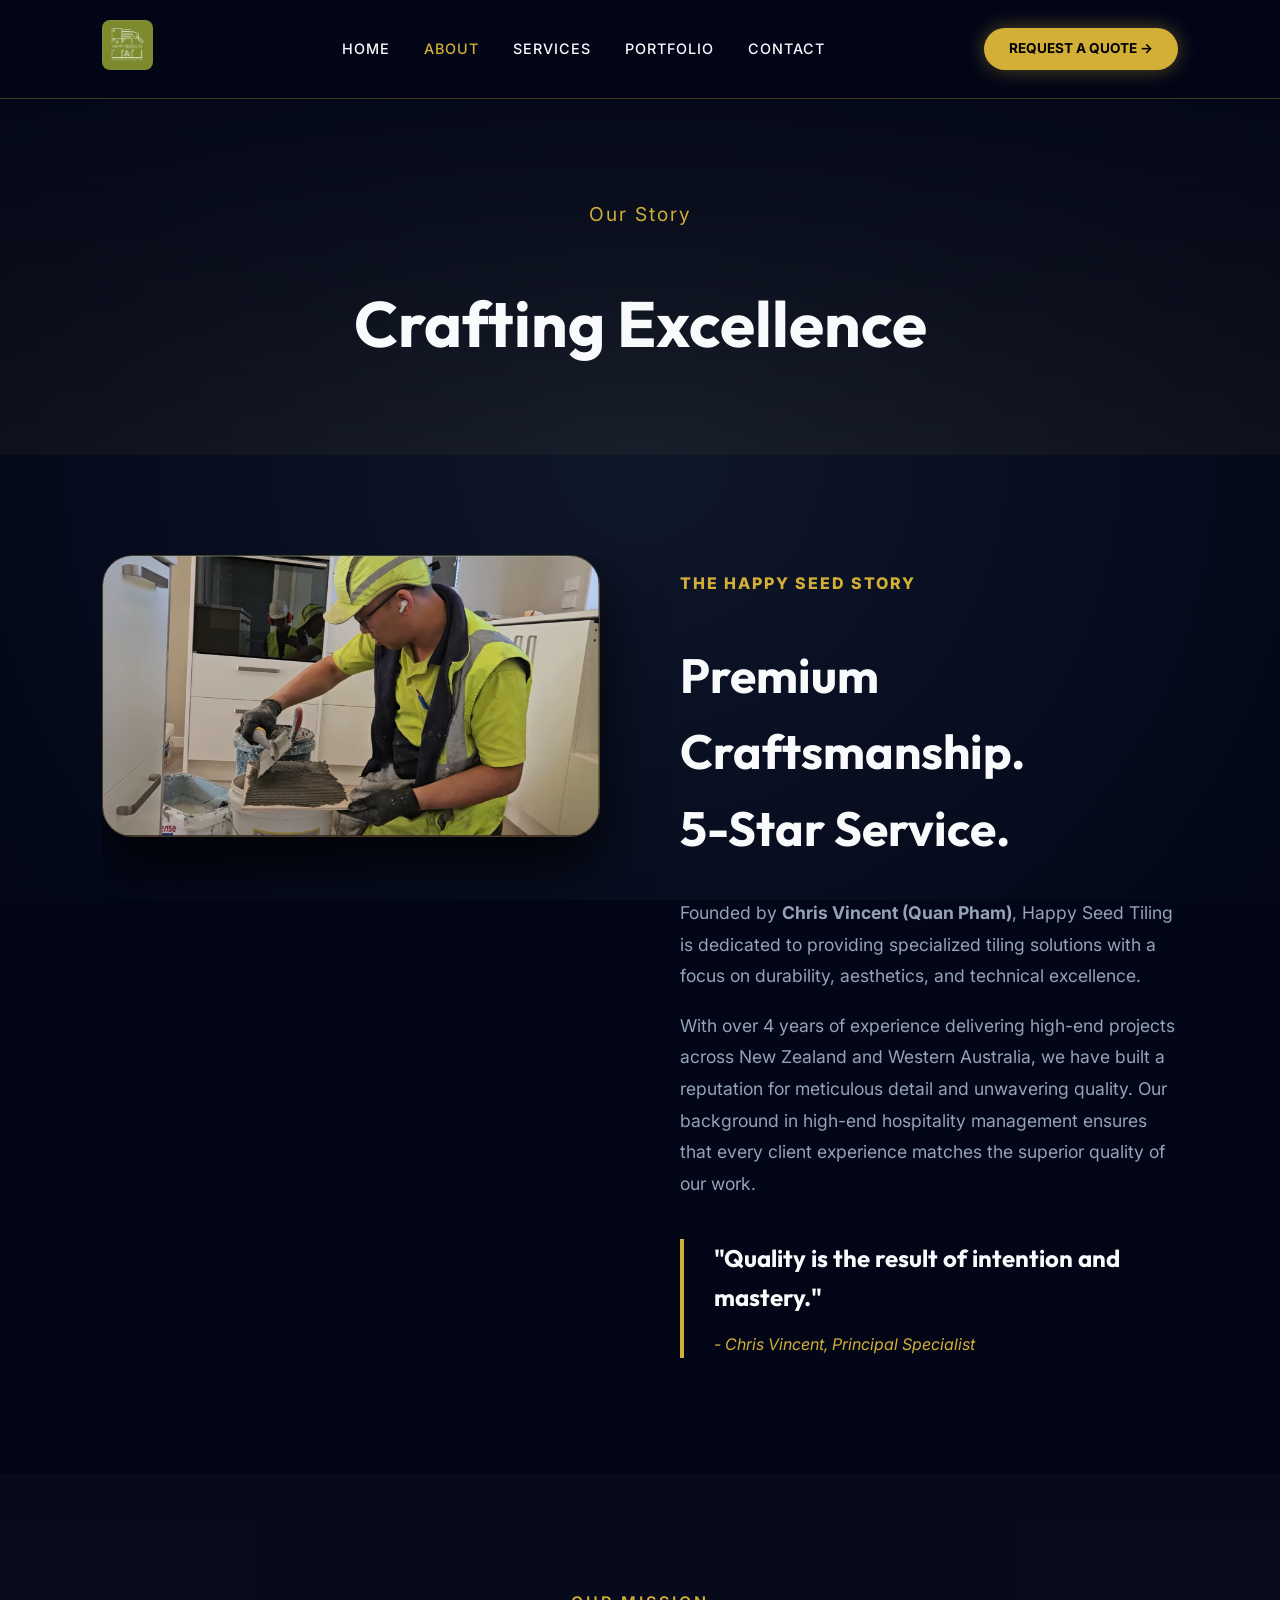
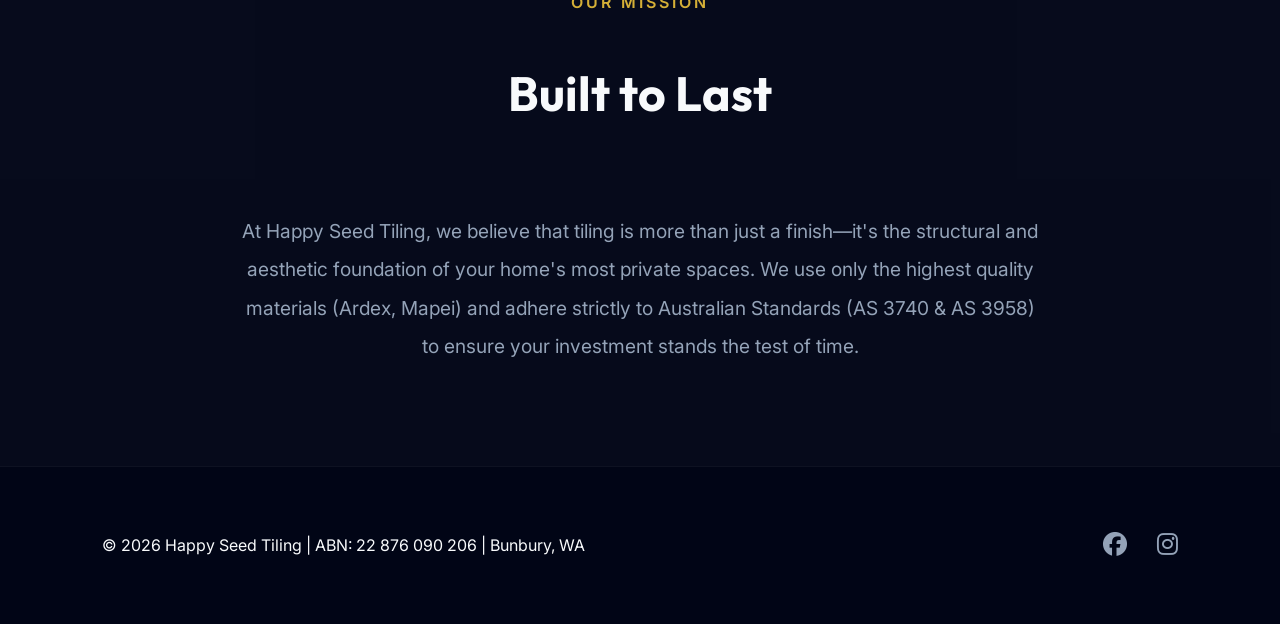
==== about.html @ 774dc7bf "Major Update: Multi-page website migration with persistent CTA and dedicated Portfolio page" ====
<!DOCTYPE html>
<html lang="en-AU">
<head>
    <meta charset="UTF-8">
    <meta name="viewport" content="width=device-width, initial-scale=1.0">
    <title>About Us | Happy Seed Tiling | Premium Tiling Specialist</title>
    <link rel="stylesheet" href="style.css">
    <link href="https://fonts.googleapis.com/css2?family=Outfit:wght@300;400;600;800&family=Inter:wght@300;400;500;600&display=swap" rel="stylesheet">
    <link rel="stylesheet" href="https://cdnjs.cloudflare.com/ajax/libs/font-awesome/6.4.0/css/all.min.css">
</head>
<body>
    <div class="stars-container"></div>

    <header>
        <div class="logo">
            <a href="index.html"><img src="assets/logo.jpg" alt="Happy Seed Tiling"></a>
        </div>
        <nav>
            <a href="index.html">Home</a>
            <a href="about.html" class="active">About</a>
            <a href="services.html">Services</a>
            <a href="portfolio.html">Portfolio</a>
            <a href="contact.html">Contact</a>
        </nav>
        <a href="contact.html" class="btn-cta">REQUEST A QUOTE &rarr;</a>
    </header>

    <div class="page-header">
        <p>Our Story</p>
        <h1>Crafting Excellence</h1>
    </div>

    <!-- Founder Section -->
    <section class="section-wrap">
        <div class="contact-container" style="border: none; background: none; padding: 0;">
            <div class="hero-img-wrap">
                <img src="assets/Hinhchandung.jpg" alt="Chris Vincent - Principal Specialist" style="border-radius: 30px; width: 100%;">
            </div>
            <div>
                <p style="color: var(--gold); text-transform: uppercase; letter-spacing: 2px; font-weight: 800; margin-bottom: 20px;">The Happy Seed Story</p>
                <h2 style="font-size: 3rem; margin-bottom: 30px;">Premium Craftsmanship. <br><span>5-Star Service.</span></h2>
                <p style="font-size: 1.1rem; line-height: 1.8; color: var(--text-dim);">
                    Founded by <strong>Chris Vincent (Quan Pham)</strong>, Happy Seed Tiling is dedicated to providing specialized tiling solutions with a focus on durability, aesthetics, and technical excellence. 
                </p>
                <p style="font-size: 1.1rem; line-height: 1.8; color: var(--text-dim);">
                    With over 4 years of experience delivering high-end projects across New Zealand and Western Australia, we have built a reputation for meticulous detail and unwavering quality. Our background in high-end hospitality management ensures that every client experience matches the superior quality of our work.
                </p>
                <div style="margin-top: 40px; border-left: 4px solid var(--gold); padding-left: 30px;">
                    <h4 style="font-size: 1.5rem; margin-bottom: 10px;">"Quality is the result of intention and mastery."</h4>
                    <p style="font-style: italic; color: var(--gold);">- Chris Vincent, Principal Specialist</p>
                </div>
            </div>
        </div>
    </section>

    <section class="section-wrap" style="background: rgba(255,255,255,0.02);">
        <div class="section-title">
            <p>Our Mission</p>
            <h2>Built to Last</h2>
        </div>
        <div style="max-width: 800px; margin: 0 auto; text-align: center; color: var(--text-dim); font-size: 1.2rem; line-height: 2;">
            At Happy Seed Tiling, we believe that tiling is more than just a finish—it's the structural and aesthetic foundation of your home's most private spaces. We use only the highest quality materials (Ardex, Mapei) and adhere strictly to Australian Standards (AS 3740 & AS 3958) to ensure your investment stands the test of time.
        </div>
    </section>

    <footer style="padding: 50px 8vw; border-top: 1px solid rgba(255,255,255,0.05); display: flex; justify-content: space-between; align-items: center; flex-wrap: wrap; gap: 20px;">
        <p>© 2026 Happy Seed Tiling | ABN: 22 876 090 206 | Bunbury, WA</p>
        <div style="display: flex; gap: 30px;">
            <a href="https://facebook.com/happyseedtiling" style="color: var(--text-dim); font-size: 1.5rem;"><i class="fab fa-facebook"></i></a>
            <a href="https://instagram.com/happyseedtiling" style="color: var(--text-dim); font-size: 1.5rem;"><i class="fab fa-instagram"></i></a>
        </div>
    </footer>
</body>
</html>
---- style.css ----
:root {
    --bg-dark: #020617;
    --bg-card: rgba(15, 23, 42, 0.6);
    --border-gold: rgba(212, 175, 55, 0.3);
    --gold: #D4AF37;
    --gold-glow: rgba(212, 175, 55, 0.4);
    --text-main: #f8fafc;
    --text-dim: #94a3b8;
    --accent-blue: #38bdf8;
}

* { box-sizing: border-box; }
html { scroll-behavior: smooth; }

body {
    background-color: var(--bg-dark);
    color: var(--text-main);
    font-family: 'Inter', sans-serif;
    margin: 0;
    overflow-x: hidden;
    line-height: 1.6;
}

/* Animated Background Stars */
.stars-container {
    position: fixed;
    top: 0; left: 0; width: 100%; height: 100%;
    background: radial-gradient(circle at 50% 50%, #0f172a 0%, #020617 100%);
    z-index: -1;
}

h1, h2, h3, h4 { font-family: 'Outfit', sans-serif; }

/* Navigation Header */
header {
    position: fixed;
    top: 0; width: 100%; z-index: 1000;
    padding: 20px 8vw;
    display: flex;
    justify-content: space-between;
    align-items: center;
    background: rgba(2, 6, 23, 0.8);
    backdrop-filter: blur(12px);
    border-bottom: 1px solid var(--border-gold);
}

.logo img { height: 50px; border-radius: 8px; }

nav a {
    color: var(--text-main);
    text-decoration: none;
    margin-left: 30px;
    font-weight: 500;
    font-size: 0.9rem;
    text-transform: uppercase;
    letter-spacing: 1px;
    transition: color 0.3s;
}
nav a:hover, nav a.active { color: var(--gold); }

.btn-cta {
    background: var(--gold);
    color: #000;
    padding: 10px 25px;
    border-radius: 50px;
    font-weight: 700;
    text-decoration: none;
    box-shadow: 0 0 20px var(--gold-glow);
    transition: transform 0.3s, box-shadow 0.3s;
    border: none;
    cursor: pointer;
    font-family: inherit;
    text-transform: uppercase;
    font-size: 0.85rem;
}
.btn-cta:hover { transform: scale(1.05); box-shadow: 0 0 30px var(--gold); }

/* Sections */
.section-wrap { padding: 100px 8vw; }
.section-title { text-align: center; margin-bottom: 80px; }
.section-title h2 { font-size: 3rem; margin-bottom: 20px; }
.section-title p { color: var(--gold); text-transform: uppercase; letter-spacing: 3px; font-weight: 600; }

/* Hero Section */
.hero {
    padding: 180px 8vw 100px;
    display: grid;
    grid-template-columns: 1.2fr 0.8fr;
    align-items: center;
    gap: 50px;
}

.hero-tagline {
    display: inline-flex;
    align-items: center;
    gap: 10px;
    background: rgba(212, 175, 55, 0.1);
    border: 1px solid var(--gold);
    padding: 8px 16px;
    border-radius: 50px;
    color: var(--gold);
    font-weight: 600;
    font-size: 0.8rem;
    text-transform: uppercase;
    margin-bottom: 25px;
}

.hero h1 {
    font-size: clamp(3rem, 6vw, 5rem);
    line-height: 1.1;
    margin-bottom: 30px;
    font-weight: 800;
}

.hero h1 span { color: var(--gold); }

.hero p {
    font-size: 1.2rem;
    color: var(--text-dim);
    max-width: 600px;
    margin-bottom: 40px;
}

.hero-img-wrap {
    position: relative;
}

.hero-img-wrap img {
    width: 100%;
    border-radius: 30px;
    border: 1px solid var(--border-gold);
    box-shadow: 0 30px 60px rgba(0,0,0,0.8);
}

/* Marquee Ticker */
.ticker {
    background: var(--gold);
    color: #000;
    padding: 15px 0;
    font-weight: 900;
    text-transform: uppercase;
    letter-spacing: 2px;
    overflow: hidden;
    white-space: nowrap;
    display: flex;
    transform: skewY(-1deg);
}

.ticker-content {
    animation: tickerScroll 30s linear infinite;
    display: inline-block;
}

@keyframes tickerScroll {
    0% { transform: translateX(0); }
    100% { transform: translateX(-50%); }
}

/* Feature Cards */
.features-grid {
    display: grid;
    grid-template-columns: repeat(auto-fit, minmax(300px, 1fr));
    gap: 30px;
}

.feature-card {
    background: var(--bg-card);
    padding: 40px;
    border-radius: 24px;
    border: 1px solid var(--border-gold);
    backdrop-filter: blur(10px);
    transition: 0.3s;
}
.feature-card:hover { transform: translateY(-10px); background: rgba(212, 175, 55, 0.05); }
.feature-card i { font-size: 2.5rem; color: var(--gold); margin-bottom: 25px; }
.feature-card h3 { font-size: 1.5rem; margin-bottom: 15px; }
.feature-card p { color: var(--text-dim); }

/* Portfolio Grid */
.portfolio-grid {
    display: grid;
    grid-template-columns: repeat(auto-fit, minmax(350px, 1fr));
    gap: 40px;
}
.project-card {
    overflow: hidden;
    border-radius: 20px;
    position: relative;
    cursor: pointer;
    background: var(--bg-card);
    border: 1px solid var(--border-gold);
}
.project-card img { width: 100%; height: 450px; object-fit: cover; transition: 0.5s; }
.project-card:hover img { transform: scale(1.1); filter: brightness(0.7); }
.project-info {
    position: absolute; bottom: 0; left: 0; width: 100%;
    padding: 30px; background: linear-gradient(transparent, rgba(0,0,0,0.9));
    opacity: 0; transition: 0.3s;
    pointer-events: none;
}
.project-card:hover .project-info { opacity: 1; pointer-events: auto; }

.project-category-header { 
    margin: 50px 0 30px; 
    border-left: 5px solid var(--gold); 
    padding-left: 20px;
    font-size: 1.8rem;
    text-transform: uppercase;
    letter-spacing: 2px;
}

.btn-gallery {
    display: inline-block;
    margin-top: 15px;
    padding: 8px 18px;
    background: transparent;
    border: 1px solid var(--gold);
    color: var(--gold);
    border-radius: 5px;
    text-decoration: none;
    font-size: 0.8rem;
    font-weight: 700;
    transition: 0.3s;
}
.btn-gallery:hover { background: var(--gold); color: #000; }

/* Contact Form & Container */
.contact-container {
    display: grid;
    grid-template-columns: 1fr 1fr;
    gap: 80px;
    background: var(--bg-card);
    border-radius: 30px;
    border: 1px solid var(--border-gold);
    padding: 60px;
    overflow: hidden;
}
.form-group { margin-bottom: 25px; }
.form-group label { display: block; margin-bottom: 10px; font-weight: 500; font-size: 0.9rem; color: var(--gold); }
.form-group input, .form-group textarea, .form-group select {
    width: 100%; background: rgba(255,255,255,0.05);
    border: 1px solid rgba(255,255,255,0.1);
    padding: 15px; border-radius: 10px; color: #fff;
    font-family: inherit;
}
.form-group input:focus { border-color: var(--gold); outline: none; }

/* Service Areas */
.areas-grid {
    display: grid;
    grid-template-columns: repeat(auto-fill, minmax(180px, 1fr));
    gap: 15px;
}
.area-btn {
    background: rgba(255,255,255,0.03);
    border: 1px solid rgba(255,255,255,0.1);
    padding: 12px;
    text-align: center;
    border-radius: 12px;
    font-size: 0.9rem;
    color: var(--text-dim);
    transition: 0.3s;
}
.area-btn:hover { border-color: var(--gold); color: #fff; transform: translateY(-3px); }

/* Footer */
footer {
    padding: 50px 8vw;
    border-top: 1px solid rgba(255,255,255,0.05);
    display: flex;
    justify-content: space-between;
    align-items: center;
    flex-wrap: wrap;
    gap: 20px;
    background: rgba(2, 6, 23, 0.95);
}

/* Page Headers */
.page-header {
    padding: 180px 8vw 60px;
    text-align: center;
    background: linear-gradient(var(--bg-dark), rgba(212, 175, 55, 0.05));
}
.page-header h1 { font-size: 4rem; margin-bottom: 20px; }
.page-header p { color: var(--gold); font-size: 1.2rem; letter-spacing: 2px; }

/* Responsive */
@media (max-width: 992px) {
    .hero, .contact-container { grid-template-columns: 1fr; }
    header nav { display: none; }
    .hero { padding: 120px 8vw 50px; text-align: center; }
    .hero h1 { font-size: 3.5rem; }
    .hero-img-wrap img { width: 80%; }
    .contact-container { padding: 30px; gap: 40px; }
}
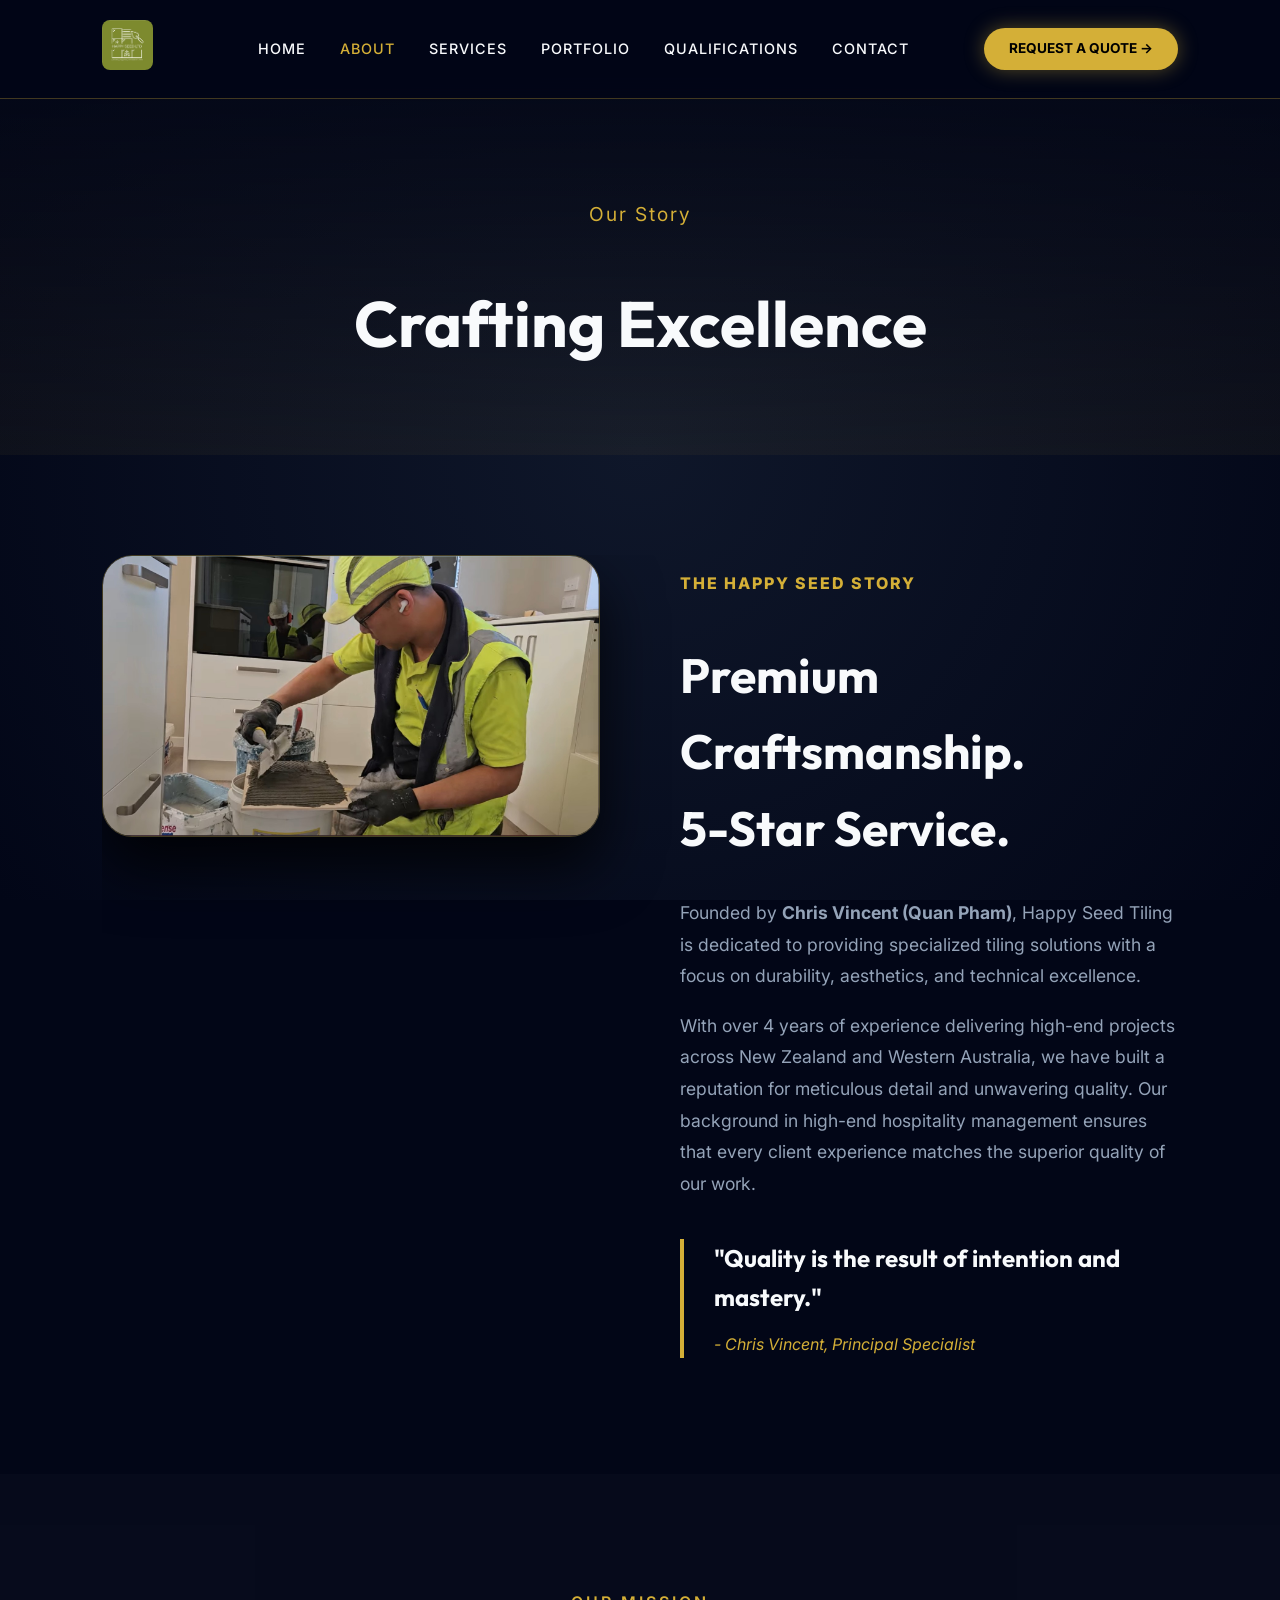
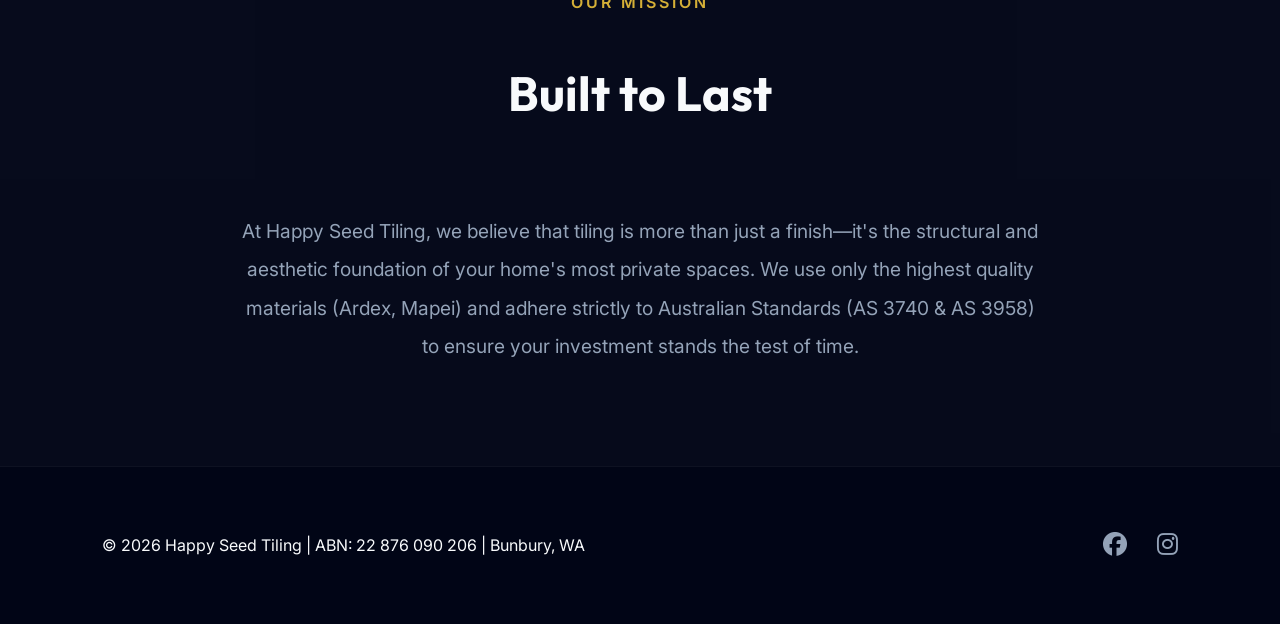
==== commit 9e651cea: "Update Portfolio with real NZ images and add Qualifications page mentioning TAFE" ====
--- a/about.html
+++ b/about.html
@@ -20,6 +20,7 @@
             <a href="about.html" class="active">About</a>
             <a href="services.html">Services</a>
             <a href="portfolio.html">Portfolio</a>
+            <a href="qualification.html">Qualifications</a>
             <a href="contact.html">Contact</a>
         </nav>
         <a href="contact.html" class="btn-cta">REQUEST A QUOTE &rarr;</a>
